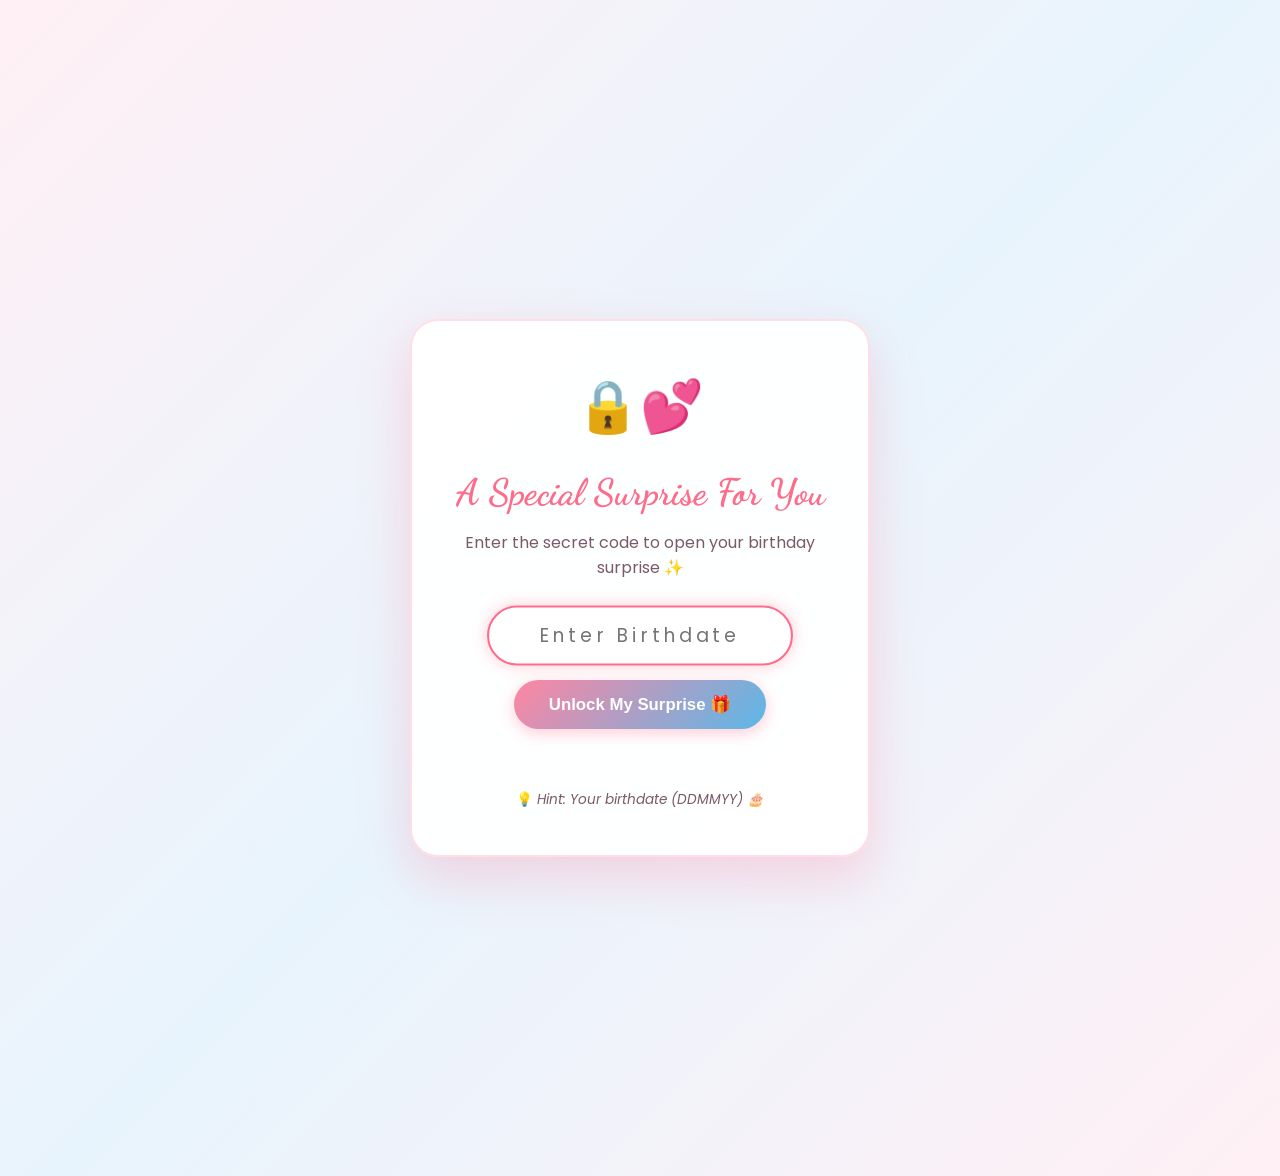
==== index.html @ 918506c8 "Initial commit" ====
<!DOCTYPE html>
<html lang="en">
<head>
    <meta charset="UTF-8">
    <meta name="viewport" content="width=device-width, initial-scale=1.0">
    <title>Happy Birthday AVANTIKA💕</title>
    <link rel="preconnect" href="https://fonts.googleapis.com">
    <link rel="preconnect" href="https://fonts.gstatic.com" crossorigin>
    <link href="https://fonts.googleapis.com/css2?family=Cinzel+Decorative:wght@700;900&family=Dancing+Script:wght@400;700&family=Great+Vibes&family=Playfair+Display:ital,wght@0,700;0,900;1,700&family=Poppins:wght@300;400;600&display=swap" rel="stylesheet">
    <link rel="stylesheet" href="style.css">
</head>
<body>
    <!-- Password Lock Overlay -->
    <div id="passwordOverlay" class="password-overlay">
        <div class="password-card" id="passwordCard">
            <div class="lock-icon">🔒💕</div>
            <h2 class="lock-title">A Special Surprise For You</h2>
            <p class="lock-subtitle">Enter the secret code to open your birthday surprise ✨</p>
            <form id="passwordForm" class="lock-form">
                <input type="text" id="passwordInput" class="lock-input" placeholder="Enter Birthdate" autocomplete="off" autofocus required>
                <button type="submit" class="lock-btn">Unlock My Surprise 🎁</button>
            </form>
            <div id="passwordFeedback" class="lock-feedback"></div>
            <p class="lock-hint">💡 <em>Hint: Your birthdate (DDMMYY) 🎂</em></p>
        </div>
    </div>

    <!-- Floating Hearts Background -->
    <div class="hearts-container" id="heartsContainer"></div>

    <!-- Navigation -->
    <nav class="navbar">
        <div class="nav-brand">💕</div>
        <ul class="nav-links">
            <li><a href="index.html" class="active">Home</a></li>
            <li><a href="wishes.html">Wishes</a></li>
            <li><a href="reasons.html">Why I Love You</a></li>
            <li><a href="gallery.html">Memories</a></li>
            <li><a href="letter.html">Love Letter</a></li>
        </ul>
        <div class="hamburger" id="hamburger">
            <span></span><span></span><span></span>
        </div>
    </nav>

    <!-- ===== HOME SECTION ===== -->
    <section id="home" class="section home-section">
        <div class="sparkle-overlay"></div>
        <div class="home-content">
            <div class="birthday-badge">🎂 It's Your Special Day 🎂</div>
            <h1 class="main-title">
                <span class="title-line">Happy</span>
                <span class="title-line highlight">Birthday</span>
                <span class="title-line name-highlight">Avantika</span>
            </h1>
            <p class="subtitle">Today isn’t just your birthday, Avantika — it’s the day my favorite person came into this world. 💖</p>
            <div class="cake-emoji">🎂</div>
            <a href="wishes.html" class="cta-button">
                <span>Open Your Surprise</span>
                <span class="btn-sparkle">✨</span>
            </a>
        </div>
    </section>

    <!-- ===== FOOTER ===== -->
    <footer class="footer">
        <div class="footer-content">
            <div class="footer-hearts">💕💖💕</div>
            <p class="footer-message">Made with endless love, just for you</p>
            <p class="footer-sub">Happy Birthday, Cutieee!! 😚🎂</p>
            <div class="footer-stars">⭐ You're my favorite person ⭐</div>
        </div>
    </footer>

    <!-- Birthday Confetti Canvas -->
    <canvas id="confettiCanvas"></canvas>

    <script src="script.js"></script>
</body>
</html>
---- style.css ----
/* ===== CSS VARIABLES & RESET ===== */
:root {
    --pink-light: #fff0f5;
    --pink-soft: #ffc0cb;
    --pink-medium: #ff85a2;
    --pink-deep: #ff6b8a;
    --pink-accent: #e91e78;
    --blue-light: #e8f4fd;
    --blue-soft: #b3e0f7;
    --blue-medium: #87ceeb;
    --blue-deep: #5bb8e8;
    --blue-accent: #4a9fd4;
    --white: #ffffff;
    --text-dark: #4a3040;
    --text-light: #7a5a6a;
    --gradient-main: linear-gradient(135deg, var(--pink-light) 0%, var(--blue-light) 50%, var(--pink-light) 100%);
    --gradient-card: linear-gradient(135deg, rgba(255, 192, 203, 0.3), rgba(135, 206, 235, 0.3));
    --gradient-button: linear-gradient(135deg, var(--pink-medium), var(--blue-deep));
    --shadow-soft: 0 4px 20px rgba(255, 107, 138, 0.15);
    --shadow-card: 0 8px 32px rgba(255, 107, 138, 0.1);
    --shadow-hover: 0 12px 40px rgba(255, 107, 138, 0.25);
    --border-radius: 20px;
    --font-display: 'Great Vibes', cursive;
    --font-heading: 'Dancing Script', cursive;
    --font-body: 'Poppins', sans-serif;
}

* {
    margin: 0;
    padding: 0;
    box-sizing: border-box;
}

html {
    scroll-behavior: smooth;
    scroll-padding-top: 70px;
}

body {
    font-family: var(--font-body);
    color: var(--text-dark);
    background: var(--gradient-main);
    overflow-x: hidden;
    line-height: 1.6;
}

/* ===== SCROLLBAR ===== */
::-webkit-scrollbar { width: 8px; }
::-webkit-scrollbar-track { background: var(--pink-light); }
::-webkit-scrollbar-thumb {
    background: linear-gradient(var(--pink-soft), var(--blue-soft));
    border-radius: 10px;
}

/* ===== FLOATING HEARTS ===== */
.hearts-container {
    position: fixed;
    top: 0;
    left: 0;
    width: 100%;
    height: 100%;
    pointer-events: none;
    z-index: 1;
    overflow: hidden;
}

.floating-heart {
    position: absolute;
    bottom: -50px;
    font-size: 20px;
    animation: floatUp linear infinite;
    opacity: 0.6;
    filter: drop-shadow(0 0 6px rgba(255, 105, 180, 0.4));
}

@keyframes floatUp {
    0% {
        transform: translateY(0) rotate(0deg) scale(1);
        opacity: 0.6;
    }
    50% {
        opacity: 0.8;
    }
    100% {
        transform: translateY(-110vh) rotate(360deg) scale(0.5);
        opacity: 0;
    }
}

/* ===== NAVBAR ===== */
.navbar {
    position: fixed;
    top: 0;
    left: 0;
    width: 100%;
    padding: 15px 40px;
    display: flex;
    justify-content: space-between;
    align-items: center;
    background: rgba(255, 255, 255, 0.85);
    backdrop-filter: blur(20px);
    -webkit-backdrop-filter: blur(20px);
    z-index: 1000;
    box-shadow: 0 2px 20px rgba(255, 182, 193, 0.2);
    transition: all 0.3s ease;
}

.navbar.scrolled {
    padding: 10px 40px;
    background: rgba(255, 255, 255, 0.95);
}

.nav-brand {
    font-size: 28px;
    animation: pulse 2s ease-in-out infinite;
}

@keyframes pulse {
    0%, 100% { transform: scale(1); }
    50% { transform: scale(1.2); }
}

.nav-links {
    display: flex;
    list-style: none;
    gap: 8px;
}

.nav-links a {
    text-decoration: none;
    color: var(--text-light);
    font-weight: 400;
    font-size: 0.9rem;
    padding: 8px 18px;
    border-radius: 25px;
    transition: all 0.3s ease;
    position: relative;
}

.nav-links a:hover,
.nav-links a.active {
    color: var(--pink-deep);
    background: rgba(255, 192, 203, 0.2);
}

.hamburger {
    display: none;
    flex-direction: column;
    gap: 5px;
    cursor: pointer;
    padding: 5px;
}

.hamburger span {
    width: 25px;
    height: 3px;
    background: var(--pink-deep);
    border-radius: 3px;
    transition: all 0.3s ease;
}

/* ===== SECTIONS GENERAL ===== */
.section {
    min-height: 100vh;
    padding: 100px 40px 60px;
    position: relative;
}

.section-header {
    text-align: center;
    margin-bottom: 60px;
}

.section-emoji {
    font-size: 3rem;
    display: block;
    margin-bottom: 15px;
    animation: bounce 2s ease-in-out infinite;
}

@keyframes bounce {
    0%, 100% { transform: translateY(0); }
    50% { transform: translateY(-10px); }
}

.section-header h2 {
    font-family: var(--font-heading);
    font-size: 3rem;
    color: var(--pink-deep);
    margin-bottom: 10px;
    background: linear-gradient(135deg, var(--pink-deep), var(--blue-deep));
    -webkit-background-clip: text;
    -webkit-text-fill-color: transparent;
    background-clip: text;
}

.section-subtitle {
    font-size: 1.1rem;
    color: var(--text-light);
    font-weight: 300;
}

/* ===== HOME SECTION ===== */
.home-section {
    display: flex;
    flex-direction: column;
    align-items: center;
    justify-content: center;
    text-align: center;
    background:
        radial-gradient(ellipse at top left, rgba(255, 192, 203, 0.3) 0%, transparent 50%),
        radial-gradient(ellipse at bottom right, rgba(135, 206, 235, 0.3) 0%, transparent 50%),
        radial-gradient(ellipse at center, rgba(255, 255, 255, 0.8) 0%, transparent 70%),
        var(--gradient-main);
    overflow: hidden;
}

.sparkle-overlay {
    position: absolute;
    top: 0;
    left: 0;
    width: 100%;
    height: 100%;
    background-image:
        radial-gradient(2px 2px at 20% 30%, rgba(255, 182, 193, 0.8), transparent),
        radial-gradient(2px 2px at 40% 70%, rgba(135, 206, 235, 0.8), transparent),
        radial-gradient(2px 2px at 60% 40%, rgba(255, 182, 193, 0.6), transparent),
        radial-gradient(2px 2px at 80% 80%, rgba(135, 206, 235, 0.6), transparent),
        radial-gradient(2px 2px at 10% 60%, rgba(255, 182, 193, 0.4), transparent),
        radial-gradient(2px 2px at 90% 20%, rgba(135, 206, 235, 0.4), transparent);
    animation: sparkle 4s ease-in-out infinite alternate;
}

@keyframes sparkle {
    0% { opacity: 0.5; }
    100% { opacity: 1; }
}

.birthday-badge {
    display: inline-block;
    padding: 10px 30px;
    background: rgba(255, 255, 255, 0.7);
    backdrop-filter: blur(10px);
    border-radius: 50px;
    font-size: 1rem;
    color: var(--pink-deep);
    margin-bottom: 30px;
    border: 1px solid rgba(255, 192, 203, 0.3);
    animation: fadeInDown 1s ease;
}

.home-content {
    position: relative;
    z-index: 2;
}

.main-title {
    margin-bottom: 25px;
}

.title-line {
    display: block;
    animation: fadeInUp 1s ease;
}

.title-line:nth-child(1) {
    font-family: var(--font-body);
    font-size: 2rem;
    font-weight: 300;
    color: var(--text-light);
    letter-spacing: 8px;
    text-transform: uppercase;
    animation-delay: 0.2s;
}

.title-line.highlight {
    font-family: var(--font-heading);
    font-size: 5.5rem;
    background: linear-gradient(135deg, var(--pink-deep), var(--blue-deep), var(--pink-medium));
    -webkit-background-clip: text;
    -webkit-text-fill-color: transparent;
    background-clip: text;
    background-size: 200% 200%;
    animation: fadeInUp 1s ease 0.4s both, gradientShift 4s ease-in-out infinite;
    filter: drop-shadow(0 4px 8px rgba(255, 107, 138, 0.2));
}

@keyframes gradientShift {
    0%, 100% { background-position: 0% 50%; }
    50% { background-position: 100% 50%; }
}

.title-line.cursive {
    font-family: var(--font-display);
    font-size: 4rem;
    color: var(--pink-deep);
    -webkit-text-fill-color: var(--pink-deep);
    animation-delay: 0.6s;
}

.title-line.name-highlight {
    font-family: 'Cinzel Decorative', 'Playfair Display', serif;
    font-size: 3.6rem;
    font-weight: 900;
    letter-spacing: 12px;
    text-transform: uppercase;
    background: linear-gradient(135deg, #e91e78, #ff4081, #ff6b8a, #ff1493);
    -webkit-background-clip: text;
    -webkit-text-fill-color: transparent;
    background-clip: text;
    display: inline-block;
    margin: 12px 0 16px;
    filter: drop-shadow(0 4px 15px rgba(233, 30, 120, 0.25));
    animation: nameGlow 3s ease-in-out infinite, fadeInUp 1s ease 0.6s both;
}

@keyframes nameGlow {
    0%, 100% {
        filter: drop-shadow(0 4px 15px rgba(233, 30, 120, 0.25));
        transform: scale(1);
    }
    50% {
        filter: drop-shadow(0 8px 30px rgba(233, 30, 120, 0.5));
        transform: scale(1.02);
    }
}

.subtitle {
    font-size: 1.2rem;
    color: var(--text-light);
    max-width: 600px;
    margin: 0 auto 30px;
    font-weight: 300;
    line-height: 1.8;
    animation: fadeInUp 1s ease 0.8s both;
}

.cake-emoji {
    font-size: 4rem;
    margin-bottom: 30px;
    animation: fadeInUp 1s ease 1s both, cakeFloat 3s ease-in-out infinite;
}

@keyframes cakeFloat {
    0%, 100% { transform: translateY(0) rotate(-2deg); }
    50% { transform: translateY(-15px) rotate(2deg); }
}

.cta-button {
    display: inline-flex;
    align-items: center;
    gap: 10px;
    padding: 16px 40px;
    background: var(--gradient-button);
    color: white;
    text-decoration: none;
    border-radius: 50px;
    font-size: 1.1rem;
    font-weight: 600;
    transition: all 0.4s ease;
    box-shadow: 0 8px 25px rgba(255, 107, 138, 0.3);
    animation: fadeInUp 1s ease 1.2s both;
    position: relative;
    overflow: hidden;
}

.cta-button::before {
    content: '';
    position: absolute;
    top: 0;
    left: -100%;
    width: 100%;
    height: 100%;
    background: linear-gradient(90deg, transparent, rgba(255,255,255,0.3), transparent);
    transition: left 0.5s ease;
}

.cta-button:hover::before {
    left: 100%;
}

.cta-button:hover {
    transform: translateY(-3px) scale(1.05);
    box-shadow: 0 15px 35px rgba(255, 107, 138, 0.4);
}

.btn-sparkle {
    animation: sparkleRotate 2s linear infinite;
}

@keyframes sparkleRotate {
    0% { transform: rotate(0deg) scale(1); }
    50% { transform: rotate(180deg) scale(1.3); }
    100% { transform: rotate(360deg) scale(1); }
}

.scroll-indicator {
    position: absolute;
    bottom: 30px;
    display: flex;
    flex-direction: column;
    align-items: center;
    gap: 8px;
    color: var(--text-light);
    font-size: 0.85rem;
    animation: fadeInUp 1s ease 1.5s both;
}

.scroll-arrow {
    animation: scrollBounce 2s ease-in-out infinite;
    font-size: 1.2rem;
}

@keyframes scrollBounce {
    0%, 100% { transform: translateY(0); }
    50% { transform: translateY(8px); }
}

/* ===== WISHES SECTION ===== */
.wishes-section {
    background:
        radial-gradient(ellipse at top right, rgba(135, 206, 235, 0.2) 0%, transparent 50%),
        radial-gradient(ellipse at bottom left, rgba(255, 192, 203, 0.2) 0%, transparent 50%),
        var(--gradient-main);
}

.wishes-grid {
    display: grid;
    grid-template-columns: repeat(auto-fit, minmax(320px, 1fr));
    gap: 30px;
    max-width: 1200px;
    margin: 0 auto;
}

.wish-card {
    background: rgba(255, 255, 255, 0.7);
    backdrop-filter: blur(15px);
    -webkit-backdrop-filter: blur(15px);
    border-radius: var(--border-radius);
    padding: 40px 30px;
    text-align: center;
    border: 1px solid rgba(255, 192, 203, 0.2);
    box-shadow: var(--shadow-card);
    transition: all 0.4s ease;
    opacity: 0;
    transform: translateY(30px);
}

.wish-card.visible {
    opacity: 1;
    transform: translateY(0);
}

.wish-card:hover {
    transform: translateY(-8px);
    box-shadow: var(--shadow-hover);
    border-color: rgba(255, 192, 203, 0.4);
}

.wish-icon {
    font-size: 3rem;
    margin-bottom: 20px;
}

.wish-card h3 {
    font-family: var(--font-heading);
    font-size: 1.6rem;
    color: var(--pink-deep);
    margin-bottom: 12px;
}

.wish-card p {
    color: var(--text-light);
    font-weight: 300;
    line-height: 1.7;
}

/* ===== REASONS SECTION ===== */
.reasons-section {
    background:
        radial-gradient(ellipse at center, rgba(255, 255, 255, 0.5) 0%, transparent 60%),
        linear-gradient(135deg, var(--blue-light) 0%, var(--pink-light) 100%);
}

.reasons-timeline {
    max-width: 900px;
    margin: 0 auto;
    position: relative;
    padding: 20px 0;
}

.reasons-timeline::before {
    content: '';
    position: absolute;
    left: 50%;
    top: 0;
    bottom: 0;
    width: 3px;
    background: linear-gradient(to bottom, var(--pink-soft), var(--blue-soft), var(--pink-soft));
    transform: translateX(-50%);
    border-radius: 3px;
}

.reason-item {
    display: flex;
    margin-bottom: 50px;
    opacity: 0;
    transform: translateX(-30px);
    transition: all 0.6s ease;
}

.reason-item.right {
    justify-content: flex-end;
    transform: translateX(30px);
}

.reason-item.visible {
    opacity: 1;
    transform: translateX(0);
}

.reason-content {
    width: 42%;
    background: rgba(255, 255, 255, 0.8);
    backdrop-filter: blur(15px);
    -webkit-backdrop-filter: blur(15px);
    padding: 30px;
    border-radius: var(--border-radius);
    box-shadow: var(--shadow-card);
    border: 1px solid rgba(255, 192, 203, 0.15);
    position: relative;
    transition: all 0.3s ease;
}

.reason-content:hover {
    transform: translateY(-5px);
    box-shadow: var(--shadow-hover);
}

.reason-number {
    font-family: var(--font-heading);
    font-size: 2.5rem;
    color: var(--blue-soft);
    font-weight: 700;
    line-height: 1;
    margin-bottom: 8px;
}

.reason-content h3 {
    font-family: var(--font-heading);
    font-size: 1.5rem;
    color: var(--pink-deep);
    margin-bottom: 10px;
}

.reason-content p {
    color: var(--text-light);
    font-weight: 300;
    line-height: 1.7;
}

/* ===== GALLERY SECTION ===== */
.gallery-section {
    background:
        radial-gradient(ellipse at top left, rgba(255, 192, 203, 0.15) 0%, transparent 50%),
        radial-gradient(ellipse at bottom right, rgba(135, 206, 235, 0.15) 0%, transparent 50%),
        var(--gradient-main);
}

.gallery-grid {
    display: grid;
    grid-template-columns: repeat(auto-fit, minmax(280px, 1fr));
    gap: 25px;
    max-width: 1100px;
    margin: 0 auto;
}

.gallery-card {
    position: relative;
    border-radius: var(--border-radius);
    overflow: hidden;
    aspect-ratio: 4/3;
    box-shadow: var(--shadow-card);
    cursor: pointer;
    transition: all 0.4s ease;
}

.gallery-card:hover {
    transform: translateY(-5px) scale(1.02);
    box-shadow: var(--shadow-hover);
}

.gallery-placeholder {
    width: 100%;
    height: 100%;
    display: flex;
    flex-direction: column;
    align-items: center;
    justify-content: center;
    background: linear-gradient(135deg, rgba(255, 192, 203, 0.4), rgba(135, 206, 235, 0.4));
    backdrop-filter: blur(5px);
}

.placeholder-emoji {
    font-size: 4rem;
    margin-bottom: 10px;
}

.gallery-placeholder p {
    font-family: var(--font-heading);
    font-size: 1.3rem;
    color: var(--text-dark);
}

.gallery-overlay {
    position: absolute;
    bottom: 0;
    left: 0;
    right: 0;
    padding: 20px;
    background: linear-gradient(transparent, rgba(255, 107, 138, 0.8));
    transform: translateY(100%);
    transition: transform 0.4s ease;
}

.gallery-card:hover .gallery-overlay {
    transform: translateY(0);
}

.gallery-overlay p {
    color: white;
    font-weight: 400;
    text-align: center;
}

.gallery-note {
    text-align: center;
    margin-top: 40px;
    color: var(--text-light);
    font-size: 0.9rem;
    padding: 15px 25px;
    background: rgba(255, 255, 255, 0.5);
    border-radius: 50px;
    display: inline-block;
    margin-left: 50%;
    transform: translateX(-50%);
}

/* ===== LOVE LETTER SECTION ===== */
.letter-section {
    display: flex;
    align-items: center;
    justify-content: center;
    background:
        radial-gradient(ellipse at center, rgba(255, 192, 203, 0.2) 0%, transparent 60%),
        linear-gradient(135deg, var(--pink-light) 0%, var(--blue-light) 50%, var(--pink-light) 100%);
}

.letter-container {
    max-width: 650px;
    width: 100%;
    perspective: 1000px;
}

.envelope {
    background: linear-gradient(135deg, var(--pink-soft), var(--blue-soft));
    border-radius: 15px;
    padding: 60px;
    text-align: center;
    cursor: pointer;
    transition: all 0.5s ease;
    box-shadow: var(--shadow-card);
    position: relative;
    overflow: hidden;
}

.envelope::before {
    content: '';
    position: absolute;
    top: 0;
    left: 0;
    right: 0;
    height: 50%;
    background: linear-gradient(135deg, var(--pink-medium), var(--blue-medium));
    clip-path: polygon(0 0, 50% 70%, 100% 0);
    transition: all 0.5s ease;
}

.envelope:hover {
    transform: scale(1.03);
    box-shadow: var(--shadow-hover);
}

.envelope-body {
    position: relative;
    z-index: 1;
}

.envelope-body p {
    font-family: var(--font-heading);
    font-size: 1.8rem;
    color: white;
    text-shadow: 0 2px 4px rgba(0,0,0,0.1);
    animation: pulse 2s ease-in-out infinite;
}

.envelope.opened {
    display: none;
}

.letter-content {
    display: none;
    animation: letterOpen 0.8s ease forwards;
}

.letter-content.visible {
    display: block;
}

@keyframes letterOpen {
    0% {
        opacity: 0;
        transform: rotateX(90deg) scale(0.8);
    }
    100% {
        opacity: 1;
        transform: rotateX(0deg) scale(1);
    }
}

.letter-paper {
    background: white;
    border-radius: var(--border-radius);
    padding: 50px 40px;
    box-shadow: var(--shadow-hover);
    border: 1px solid rgba(255, 192, 203, 0.2);
    position: relative;
    overflow: hidden;
}

.letter-paper::before {
    content: '';
    position: absolute;
    top: 0;
    left: 0;
    right: 0;
    height: 5px;
    background: linear-gradient(90deg, var(--pink-soft), var(--blue-soft), var(--pink-soft));
}

.letter-paper::after {
    content: '💕';
    position: absolute;
    bottom: 20px;
    right: 25px;
    font-size: 2rem;
    opacity: 0.3;
}

.letter-date {
    text-align: center;
    color: var(--blue-medium);
    font-size: 0.9rem;
    margin-bottom: 20px;
    letter-spacing: 2px;
    text-transform: uppercase;
}

.letter-greeting {
    font-family: var(--font-display);
    font-size: 2.5rem;
    color: var(--pink-deep);
    margin-bottom: 25px;
}

.letter-body p {
    color: var(--text-light);
    margin-bottom: 18px;
    line-height: 1.9;
    font-weight: 300;
    font-size: 1.02rem;
}

.letter-signature {
    margin-top: 30px;
    text-align: right;
}

.letter-signature p {
    color: var(--text-light);
    font-style: italic;
}

.signature {
    font-family: var(--font-display);
    font-size: 2rem;
    color: var(--pink-deep);
    margin-top: 5px;
}

/* ===== FOOTER ===== */
.footer {
    background: linear-gradient(135deg, rgba(255, 192, 203, 0.3), rgba(135, 206, 235, 0.3));
    padding: 50px 40px;
    text-align: center;
}

.footer-hearts {
    font-size: 2rem;
    margin-bottom: 15px;
    animation: pulse 2s ease-in-out infinite;
}

.footer-message {
    font-family: var(--font-heading);
    font-size: 1.5rem;
    color: var(--pink-deep);
    margin-bottom: 8px;
}

.footer-sub {
    color: var(--text-light);
    font-weight: 300;
    margin-bottom: 15px;
}

.footer-stars {
    color: var(--text-light);
    font-size: 0.9rem;
}

/* ===== CONFETTI CANVAS ===== */
#confettiCanvas {
    position: fixed;
    top: 0;
    left: 0;
    width: 100%;
    height: 100%;
    pointer-events: none;
    z-index: 9999;
}

/* ===== ANIMATIONS ===== */
@keyframes fadeInUp {
    from {
        opacity: 0;
        transform: translateY(30px);
    }
    to {
        opacity: 1;
        transform: translateY(0);
    }
}

@keyframes fadeInDown {
    from {
        opacity: 0;
        transform: translateY(-30px);
    }
    to {
        opacity: 1;
        transform: translateY(0);
    }
}

/* ===== RESPONSIVE ===== */
@media (max-width: 768px) {
    .section {
        padding: 80px 20px 40px;
    }

    .hamburger {
        display: flex;
    }

    .nav-links {
        display: none;
        position: absolute;
        top: 100%;
        left: 0;
        right: 0;
        flex-direction: column;
        background: rgba(255, 255, 255, 0.98);
        backdrop-filter: blur(20px);
        padding: 20px;
        gap: 5px;
        box-shadow: 0 10px 30px rgba(0,0,0,0.1);
    }

    .nav-links.active {
        display: flex;
    }

    .nav-links a {
        text-align: center;
        padding: 12px;
    }

    .title-line:nth-child(1) {
        font-size: 1.3rem;
        letter-spacing: 5px;
    }

    .title-line.highlight {
        font-size: 3.5rem;
    }

    .title-line.cursive {
        font-size: 2.5rem;
    }

    .title-line.name-highlight {
        font-size: 2.6rem;
        letter-spacing: 7px;
    }

    .subtitle {
        font-size: 1rem;
        padding: 0 10px;
    }

    .section-header h2 {
        font-size: 2.2rem;
    }

    .wishes-grid {
        grid-template-columns: 1fr;
    }

    .reasons-timeline::before {
        left: 20px;
    }

    .reason-item,
    .reason-item.right {
        justify-content: flex-end;
    }

    .reason-content {
        width: 80%;
    }

    .gallery-grid {
        grid-template-columns: repeat(auto-fit, minmax(200px, 1fr));
    }

    .letter-paper {
        padding: 30px 25px;
    }

    .letter-greeting {
        font-size: 1.8rem;
    }

    .gallery-note {
        display: block;
        margin-left: 0;
        transform: none;
        border-radius: 15px;
    }
}

@media (max-width: 480px) {
    .navbar {
        padding: 12px 20px;
    }

    .title-line.highlight {
        font-size: 2.8rem;
    }

    .title-line.cursive {
        font-size: 2rem;
    }

    .title-line.name-highlight {
        font-size: 1.9rem;
        letter-spacing: 5px;
    }

    .cake-emoji {
        font-size: 3rem;
    }

    .cta-button {
        padding: 14px 30px;
        font-size: 1rem;
    }

    .reason-content {
        width: 85%;
        padding: 20px;
    }

    .envelope {
        padding: 40px 20px;
    }
}

/* ===== MULTI-PAGE NAVIGATION CONTROLS ===== */
.page-navigation {
    display: flex;
    justify-content: center;
    align-items: center;
    gap: 20px;
    margin-top: 50px;
    margin-bottom: 30px;
    flex-wrap: wrap;
    position: relative;
    z-index: 10;
}

.page-nav-btn {
    display: inline-flex;
    align-items: center;
    gap: 10px;
    padding: 14px 28px;
    border-radius: 50px;
    font-size: 1rem;
    font-weight: 600;
    text-decoration: none;
    transition: all 0.3s cubic-bezier(0.4, 0, 0.2, 1);
    box-shadow: var(--shadow-soft);
    cursor: pointer;
}

.page-nav-btn.primary {
    background: var(--gradient-button);
    color: var(--white);
    box-shadow: 0 4px 15px rgba(255, 107, 138, 0.35);
}

.page-nav-btn.primary:hover {
    transform: translateY(-3px) scale(1.03);
    box-shadow: 0 8px 25px rgba(255, 107, 138, 0.45);
}

.page-nav-btn.secondary {
    background: rgba(255, 255, 255, 0.9);
    color: var(--text-dark);
    border: 2px solid var(--pink-soft);
}

.page-nav-btn.secondary:hover {
    background: var(--pink-light);
    color: var(--pink-deep);
    transform: translateY(-3px);
    border-color: var(--pink-medium);
}

/* Smooth Page Fade In */
body {
    animation: pageFadeIn 0.5s ease-out forwards;
}

@keyframes pageFadeIn {
    from {
        opacity: 0;
        transform: translateY(8px);
    }
    to {
        opacity: 1;
        transform: translateY(0);
    }
}

/* ===== MEMORY QUIZ STYLES ===== */
.quiz-wrapper {
    max-width: 650px;
    margin: 0 auto 50px;
    position: relative;
    z-index: 10;
}

.quiz-card {
    background: rgba(255, 255, 255, 0.92);
    border-radius: 28px;
    padding: 40px 35px;
    box-shadow: 0 15px 45px rgba(255, 107, 138, 0.2);
    backdrop-filter: blur(15px);
    border: 2px solid rgba(255, 192, 203, 0.4);
    text-align: center;
    transition: all 0.4s ease;
    position: relative;
    overflow: hidden;
}

.quiz-badge {
    display: inline-block;
    padding: 6px 18px;
    border-radius: 20px;
    background: linear-gradient(135deg, rgba(255, 133, 162, 0.2), rgba(135, 206, 235, 0.2));
    color: var(--pink-deep);
    font-weight: 600;
    font-size: 0.9rem;
    margin-bottom: 20px;
    border: 1px solid rgba(255, 133, 162, 0.3);
}

.quiz-progress-bar {
    width: 100%;
    height: 8px;
    background: rgba(255, 192, 203, 0.3);
    border-radius: 10px;
    margin-bottom: 25px;
    overflow: hidden;
}

.quiz-progress-fill {
    height: 100%;
    width: 16.66%;
    background: var(--gradient-button);
    border-radius: 10px;
    transition: width 0.4s ease;
}

.quiz-question {
    font-family: var(--font-heading);
    font-size: 2rem;
    color: var(--pink-deep);
    margin-bottom: 12px;
    line-height: 1.3;
}

.quiz-hint {
    color: var(--text-light);
    font-size: 0.95rem;
    margin-bottom: 25px;
}

.quiz-input-group {
    display: flex;
    gap: 12px;
    justify-content: center;
    margin-bottom: 20px;
    flex-wrap: wrap;
}

.quiz-input {
    flex: 1;
    min-width: 240px;
    max-width: 380px;
    padding: 14px 20px;
    border: 2px solid rgba(255, 133, 162, 0.4);
    border-radius: 50px;
    font-size: 1.05rem;
    font-family: var(--font-body);
    outline: none;
    transition: all 0.3s ease;
    background: rgba(255, 255, 255, 0.95);
    text-align: center;
    color: var(--text-dark);
}

.quiz-input:focus {
    border-color: var(--pink-deep);
    box-shadow: 0 0 15px rgba(255, 107, 138, 0.3);
    transform: scale(1.01);
}

.quiz-btn {
    padding: 14px 30px;
    border-radius: 50px;
    border: none;
    background: var(--gradient-button);
    color: var(--white);
    font-size: 1rem;
    font-weight: 600;
    cursor: pointer;
    box-shadow: 0 4px 15px rgba(255, 107, 138, 0.35);
    transition: all 0.3s ease;
}

.quiz-btn:hover {
    transform: translateY(-2px) scale(1.04);
    box-shadow: 0 8px 25px rgba(255, 107, 138, 0.45);
}

.quiz-feedback {
    min-height: 35px;
    font-size: 1rem;
    font-weight: 500;
    margin-top: 10px;
    transition: all 0.3s ease;
}

.quiz-feedback.error {
    color: #e63946;
}

.quiz-feedback.success {
    color: #2a9d8f;
}

.shake-anim {
    animation: shake 0.5s ease-in-out;
}

@keyframes shake {
    0%, 100% { transform: translateX(0); }
    20%, 60% { transform: translateX(-10px); }
    40%, 80% { transform: translateX(10px); }
}

/* Floating Music Player */
.music-player-pill {
    position: fixed;
    bottom: 25px;
    right: 25px;
    background: rgba(255, 255, 255, 0.95);
    padding: 10px 18px;
    border-radius: 40px;
    display: flex;
    align-items: center;
    gap: 12px;
    box-shadow: 0 8px 30px rgba(255, 107, 138, 0.3);
    border: 2px solid var(--pink-soft);
    z-index: 1000;
    cursor: pointer;
    transition: all 0.3s ease;
}

.music-player-pill:hover {
    transform: scale(1.05);
    box-shadow: 0 12px 35px rgba(255, 107, 138, 0.4);
}

.music-info {
    display: flex;
    flex-direction: column;
}

.music-title {
    font-size: 0.85rem;
    font-weight: 600;
    color: var(--pink-deep);
}

.music-time {
    font-size: 0.75rem;
    color: var(--text-light);
}

.music-bars {
    display: flex;
    gap: 3px;
    align-items: flex-end;
    height: 18px;
}

.music-bar {
    width: 3px;
    background: var(--pink-deep);
    border-radius: 2px;
    height: 6px;
    transition: height 0.2s ease;
}

.music-bars.playing .music-bar:nth-child(1) { animation: musicWave 0.8s ease-in-out infinite; }
.music-bars.playing .music-bar:nth-child(2) { animation: musicWave 1.1s ease-in-out infinite 0.2s; }
.music-bars.playing .music-bar:nth-child(3) { animation: musicWave 0.9s ease-in-out infinite 0.4s; }
.music-bars.playing .music-bar:nth-child(4) { animation: musicWave 1.2s ease-in-out infinite 0.1s; }

@keyframes musicWave {
    0%, 100% { height: 4px; }
    50% { height: 18px; }
}

/* Beat-Synced Slideshow Showcase (Adapts to Original Aspect Ratio, No Black Sides) */
.slideshow-wrapper {
    max-width: 85vw;
    width: fit-content;
    margin: 0 auto 50px;
    position: relative;
    border-radius: 24px;
    box-shadow: 0 15px 45px rgba(255, 107, 138, 0.25);
    border: 4px solid var(--white);
    background: transparent;
    display: flex;
    justify-content: center;
    align-items: center;
}

.slideshow-viewport {
    position: relative;
    width: 100%;
    display: flex;
    align-items: center;
    justify-content: center;
    background: transparent;
    border-radius: 20px;
    overflow: hidden;
}

.slideshow-item {
    display: none;
    align-items: center;
    justify-content: center;
    position: relative;
    width: auto;
    height: auto;
}

.slideshow-item.active {
    display: flex;
    animation: romanticFade 0.5s ease-in-out;
}

@keyframes romanticFade {
    from {
        opacity: 0;
        transform: scale(0.98);
    }
    to {
        opacity: 1;
        transform: scale(1);
    }
}

.slideshow-item img,
.slideshow-item video {
    max-width: 80vw;
    max-height: 75vh;
    width: auto;
    height: auto;
    display: block;
    object-fit: contain;
    border-radius: 20px;
    background: transparent;
}

.slideshow-overlay {
    position: absolute;
    bottom: 0;
    left: 0;
    right: 0;
    padding: 14px 20px;
    background: linear-gradient(transparent, rgba(233, 30, 120, 0.85));
    color: #fff;
    display: flex;
    justify-content: space-between;
    align-items: center;
    font-size: 0.95rem;
    font-weight: 500;
    border-bottom-left-radius: 20px;
    border-bottom-right-radius: 20px;
    backdrop-filter: blur(5px);
}

.slideshow-nav-btn {
    position: absolute;
    top: 50%;
    transform: translateY(-50%);
    background: rgba(255, 255, 255, 0.9);
    color: var(--pink-deep);
    border: none;
    width: 44px;
    height: 44px;
    border-radius: 50%;
    display: flex;
    align-items: center;
    justify-content: center;
    font-size: 1.2rem;
    cursor: pointer;
    box-shadow: 0 4px 15px rgba(255, 107, 138, 0.3);
    z-index: 10;
    transition: all 0.3s ease;
}

.slideshow-nav-btn:hover {
    background: var(--pink-deep);
    color: #fff;
    transform: translateY(-50%) scale(1.1);
}

.slideshow-nav-btn.prev { left: 15px; }
.slideshow-nav-btn.next { right: 15px; }

/* Media Grid - Masonry layout showing original size & aspect ratio without black sides */
.unlocked-grid {
    column-count: 3;
    column-gap: 20px;
    margin-top: 30px;
}

@media (max-width: 900px) {
    .unlocked-grid {
        column-count: 2;
    }
}

@media (max-width: 550px) {
    .unlocked-grid {
        column-count: 1;
    }
}

.media-item-card {
    break-inside: avoid;
    margin-bottom: 20px;
    position: relative;
    border-radius: 18px;
    overflow: hidden;
    cursor: pointer;
    box-shadow: 0 8px 25px rgba(255, 107, 138, 0.15);
    transition: all 0.3s cubic-bezier(0.4, 0, 0.2, 1);
    background: #ffffff;
    border: 3px solid rgba(255, 255, 255, 0.9);
    height: auto;
}

.media-item-card:hover {
    transform: translateY(-6px) scale(1.02);
    box-shadow: 0 15px 35px rgba(255, 107, 138, 0.35);
    border-color: var(--pink-soft);
}

.media-item-card img,
.media-item-card video {
    width: 100%;
    height: auto;
    display: block;
    object-fit: contain;
    background: transparent;
}

.media-card-badge {
    position: absolute;
    top: 10px;
    right: 10px;
    background: rgba(233, 30, 120, 0.85);
    color: #fff;
    padding: 4px 12px;
    border-radius: 15px;
    font-size: 0.75rem;
    font-weight: 600;
    backdrop-filter: blur(5px);
}

.video-play-hint {
    position: absolute;
    top: 50%;
    left: 50%;
    transform: translate(-50%, -50%);
    width: 50px;
    height: 50px;
    background: rgba(255, 107, 138, 0.9);
    border-radius: 50%;
    display: flex;
    align-items: center;
    justify-content: center;
    color: #fff;
    font-size: 1.5rem;
    box-shadow: 0 4px 15px rgba(0, 0, 0, 0.25);
    transition: transform 0.3s ease;
}

.media-item-card:hover .video-play-hint {
    transform: translate(-50%, -50%) scale(1.15);
}

/* Lightbox Modal - Adapts directly to original size */
.lightbox-modal {
    position: fixed;
    top: 0;
    left: 0;
    width: 100%;
    height: 100%;
    background: rgba(30, 15, 25, 0.88);
    backdrop-filter: blur(15px);
    -webkit-backdrop-filter: blur(15px);
    z-index: 10000;
    display: none;
    align-items: center;
    justify-content: center;
}

.lightbox-modal.active {
    display: flex;
}

.lightbox-content {
    max-width: 94vw;
    max-height: 90vh;
    display: flex;
    align-items: center;
    justify-content: center;
    position: relative;
    background: transparent;
}

.lightbox-content img,
.lightbox-content video {
    max-width: 90vw;
    max-height: 88vh;
    width: auto;
    height: auto;
    object-fit: contain;
    border-radius: 18px;
    box-shadow: 0 15px 50px rgba(0, 0, 0, 0.4), 0 0 30px rgba(255, 107, 138, 0.25);
    background: transparent;
    display: block;
}

.lightbox-close {
    position: absolute;
    top: 25px;
    right: 30px;
    color: #fff;
    font-size: 2.2rem;
    cursor: pointer;
    background: rgba(255, 255, 255, 0.2);
    width: 45px;
    height: 45px;
    border-radius: 50%;
    display: flex;
    align-items: center;
    justify-content: center;
    transition: background 0.3s ease;
    border: none;
}

.lightbox-close:hover {
    background: rgba(255, 107, 138, 0.8);
}

.lightbox-prev,
.lightbox-next {
    position: absolute;
    top: 50%;
    transform: translateY(-50%);
    background: rgba(255, 255, 255, 0.2);
    color: #fff;
    font-size: 1.8rem;
    border: none;
    padding: 12px 18px;
    cursor: pointer;
    border-radius: 50%;
    transition: background 0.3s ease;
    z-index: 10001;
}

.lightbox-prev { left: 25px; }
.lightbox-next { right: 25px; }

.lightbox-prev:hover,
.lightbox-next:hover {
    background: rgba(255, 107, 138, 0.8);
}

.pulse-glow {
    animation: glowPulse 2s infinite;
}

@keyframes glowPulse {
    0%, 100% {
        box-shadow: 0 4px 15px rgba(255, 107, 138, 0.35);
    }
    50% {
        box-shadow: 0 8px 30px rgba(255, 107, 138, 0.8), 0 0 20px rgba(255, 182, 193, 0.6);
    }
}

/* ===== PASSWORD LOCK OVERLAY ===== */
.password-overlay {
    position: fixed;
    top: 0;
    left: 0;
    width: 100%;
    height: 100%;
    background: linear-gradient(135deg, #fff0f5 0%, #e8f4fd 50%, #fff0f5 100%);
    z-index: 99999;
    display: flex;
    align-items: center;
    justify-content: center;
    padding: 20px;
    backdrop-filter: blur(20px);
    transition: opacity 0.6s ease, visibility 0.6s ease;
}

.password-overlay.unlocked {
    opacity: 0;
    visibility: hidden;
    pointer-events: none;
}

.password-card {
    background: rgba(255, 255, 255, 0.95);
    border-radius: 28px;
    padding: 45px 35px;
    box-shadow: 0 20px 50px rgba(255, 107, 138, 0.25);
    border: 2px solid rgba(255, 192, 203, 0.5);
    text-align: center;
    max-width: 460px;
    width: 100%;
    position: relative;
    animation: lockCardIn 0.5s ease-out;
}

@keyframes lockCardIn {
    from { transform: scale(0.9) translateY(20px); opacity: 0; }
    to { transform: scale(1) translateY(0); opacity: 1; }
}

.lock-icon {
    font-size: 3.2rem;
    margin-bottom: 15px;
    animation: pulse 2s infinite;
}

.lock-title {
    font-family: var(--font-heading);
    font-size: 2.3rem;
    color: var(--pink-deep);
    margin-bottom: 8px;
}

.lock-subtitle {
    color: var(--text-light);
    font-size: 1rem;
    margin-bottom: 25px;
}

.lock-form {
    display: flex;
    flex-direction: column;
    gap: 15px;
    align-items: center;
    width: 100%;
}

.lock-input {
    width: 100%;
    max-width: 300px;
    padding: 14px 20px;
    border: 2px solid rgba(255, 133, 162, 0.4);
    border-radius: 50px;
    font-size: 1.15rem;
    font-family: var(--font-body);
    text-align: center;
    letter-spacing: 4px;
    outline: none;
    background: rgba(255, 255, 255, 0.9);
    transition: all 0.3s ease;
    color: var(--text-dark);
}

.lock-input:focus {
    border-color: var(--pink-deep);
    box-shadow: 0 0 15px rgba(255, 107, 138, 0.35);
    transform: scale(1.02);
}

.lock-btn {
    padding: 14px 35px;
    border-radius: 50px;
    border: none;
    background: var(--gradient-button);
    color: var(--white);
    font-size: 1.05rem;
    font-weight: 600;
    cursor: pointer;
    box-shadow: 0 4px 15px rgba(255, 107, 138, 0.35);
    transition: all 0.3s ease;
}

.lock-btn:hover {
    transform: translateY(-2px) scale(1.04);
    box-shadow: 0 8px 25px rgba(255, 107, 138, 0.45);
}

.lock-feedback {
    min-height: 25px;
    font-size: 0.95rem;
    font-weight: 600;
    margin-top: 15px;
    transition: all 0.3s ease;
}

.lock-feedback.error {
    color: #e63946;
}

.lock-feedback.success {
    color: #2a9d8f;
}

.lock-hint {
    margin-top: 20px;
    font-size: 0.85rem;
    color: var(--text-light);
}
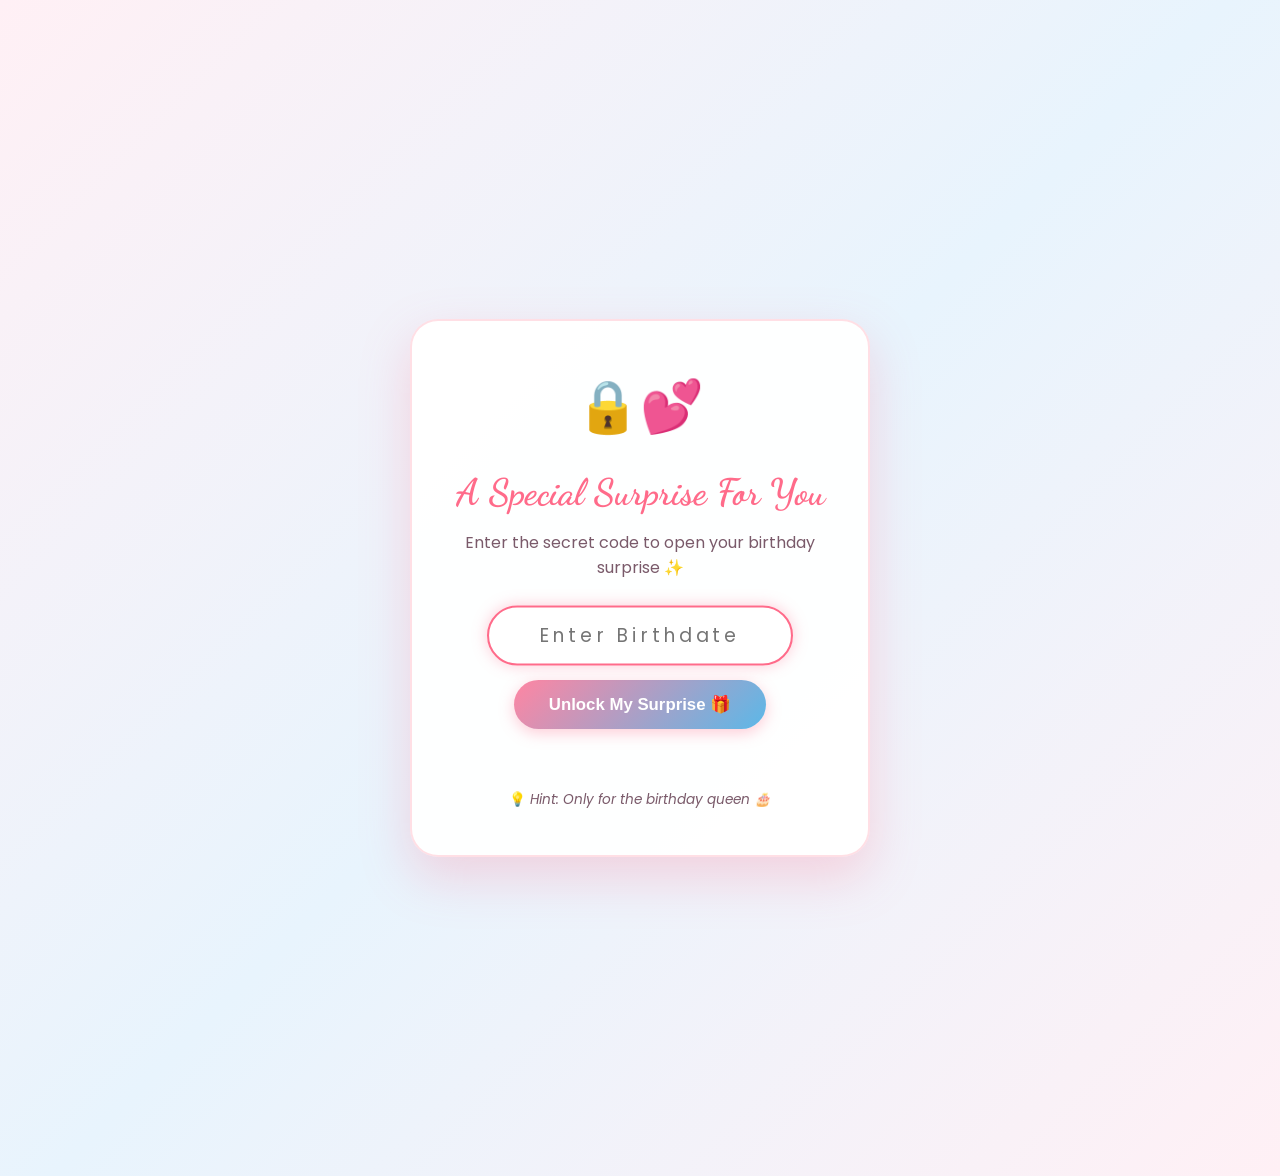
==== commit c46c952c: "Remove date hints and answer reveals from quiz and lock screen" ====
--- a/index.html
+++ b/index.html
@@ -21,7 +21,7 @@
                 <button type="submit" class="lock-btn">Unlock My Surprise 🎁</button>
             </form>
             <div id="passwordFeedback" class="lock-feedback"></div>
-            <p class="lock-hint">💡 <em>Hint: Your birthdate (DDMMYY) 🎂</em></p>
+            <p class="lock-hint">💡 <em>Hint: Only for the birthday queen 🎂</em></p>
         </div>
     </div>
 
